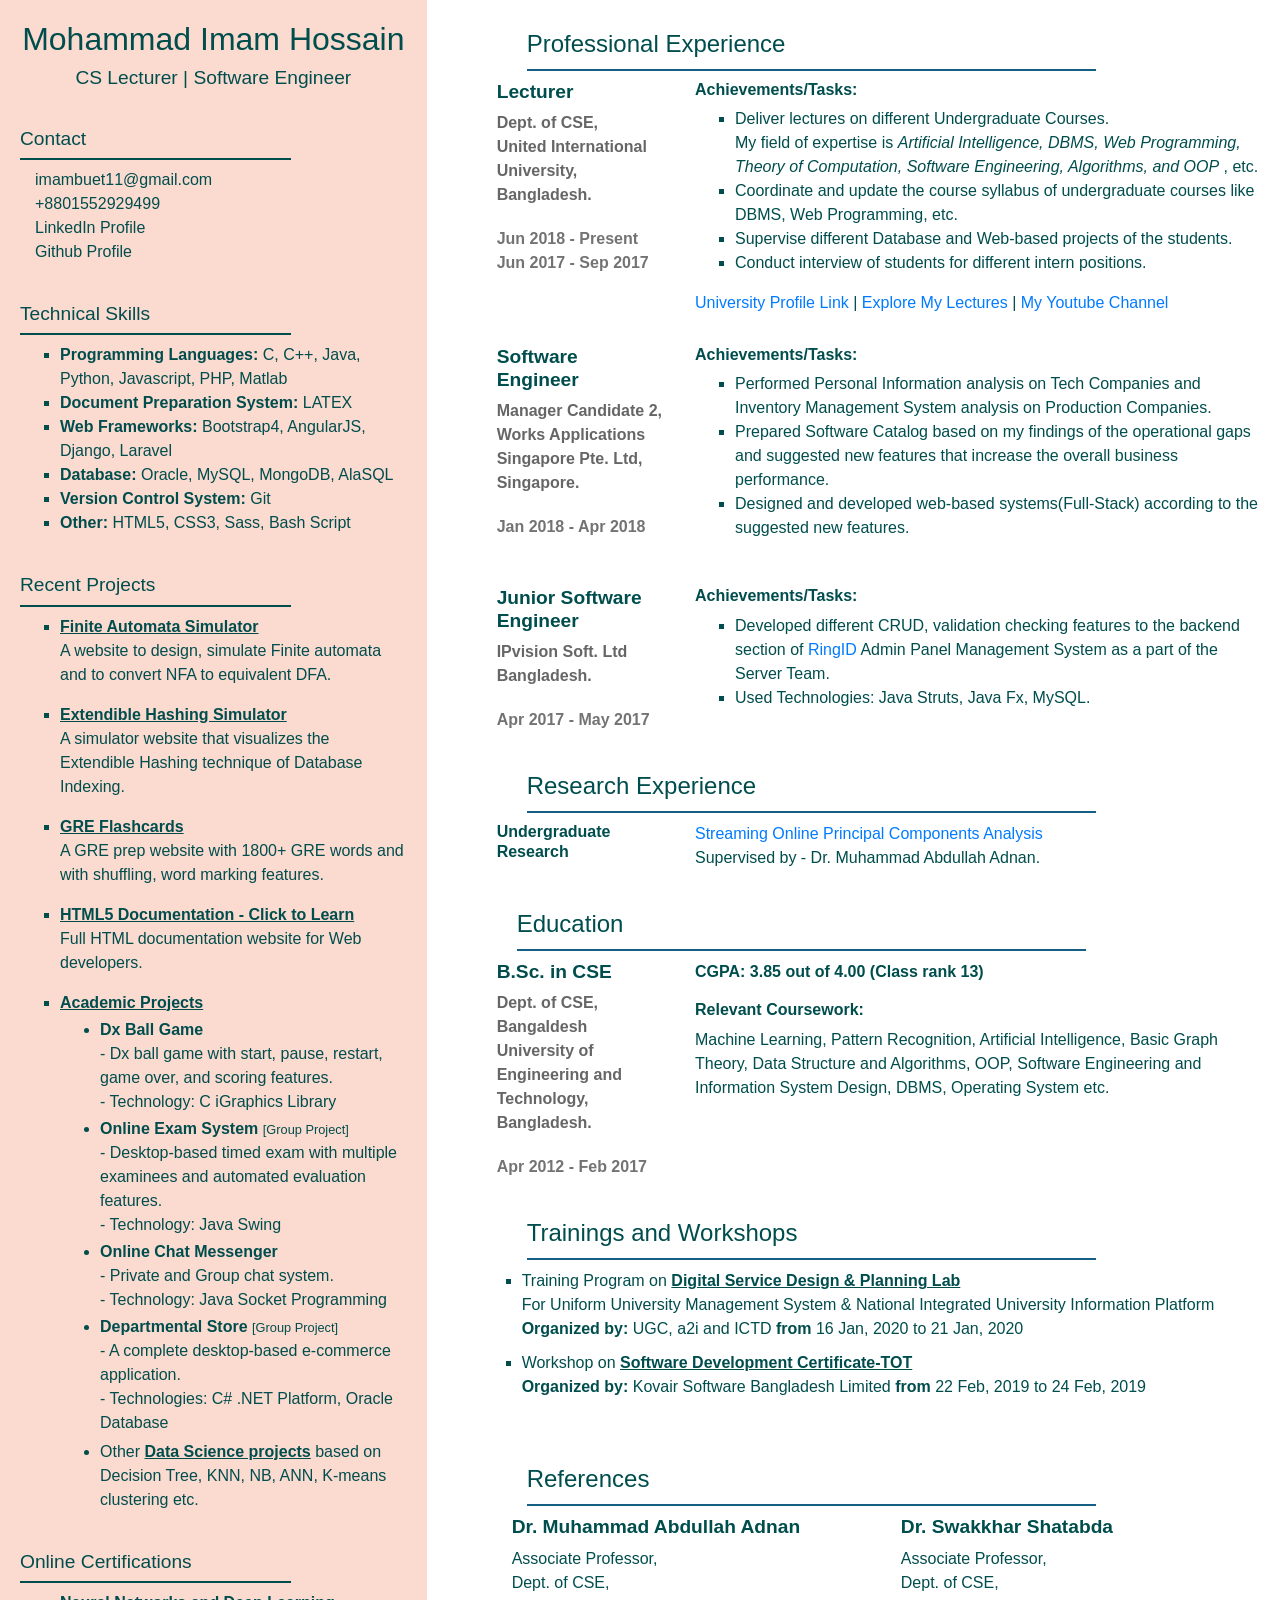
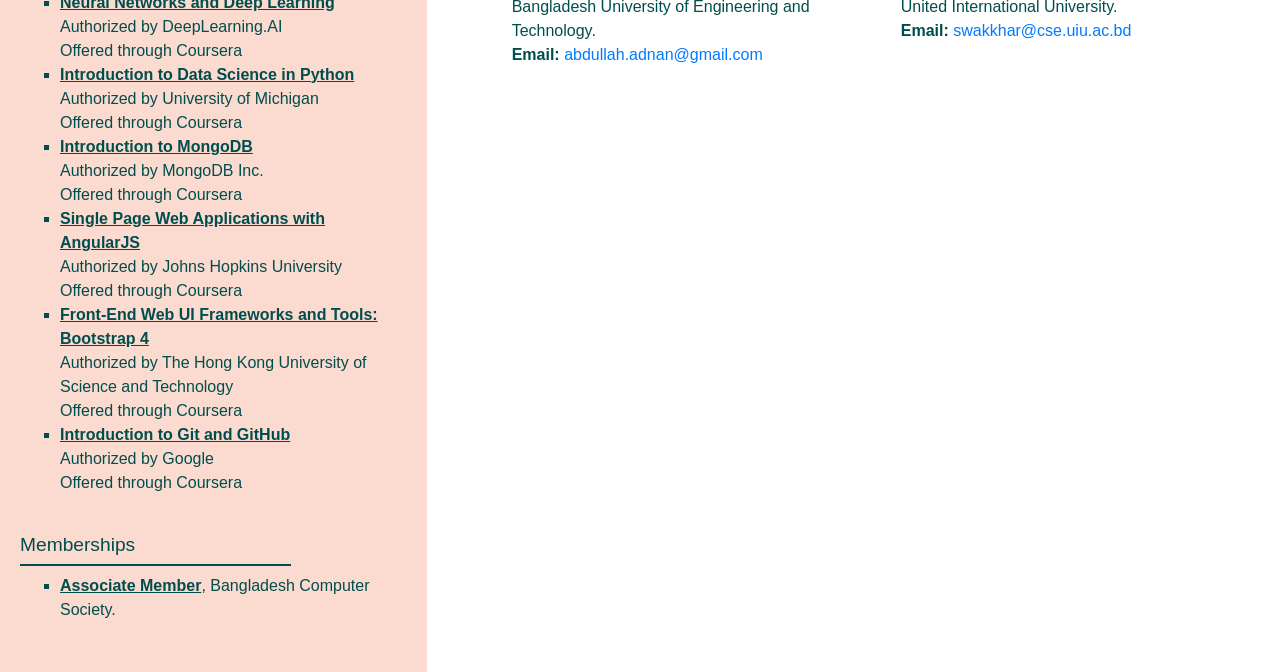
==== Light version/index.html @ 57b923fc "Add files via upload" ====
<!DOCTYPE html>
<html lang="en" dir="ltr">
    <head>
        <meta charset="utf-8">
        <title>Resume of Mohammad Imam Hossain</title>
        <meta name="viewport" content="width=device-width, initial-scale=1.0">

        <!-- Bootstrap CSS -->
        <link rel="stylesheet" href="css/bootstrap.min.css">
        <link rel="stylesheet" href="css/style.css">

        <!-- Font awesome -->
        <script src="lib/fa/js/all.js"></script>

        <!-- adding icons-->
        <link href="images/myicon.png" rel="icon">
    </head>
    <body>
        <div class="container-fluid">
            <div class="row pageheight">
                <div class="col-lg-4 col-md-5 left">
                    <div class="pers-info">
                        <h1>Mohammad Imam Hossain</h1>
                        <h2><span style="white-space:no-wrap;">CS Lecturer</span> | <span style="white-space:no-wrap;">Software Engineer</span></h2>
                    </div>

                    <div class="leftsection">
                        <h2 class="section">Contact</h2>
                        <ul id="list1">
                            <li><i class="fas fa-envelope"></i><a href="mailto:imambuet11@gmail.com">imambuet11@gmail.com</a></li>
                            <li><i class="fas fa-mobile"></i><a href="tel:+8801552929499">+8801552929499</a></li>
                            <li><i class="fab fa-linkedin-in"></i><a href="https://www.linkedin.com/in/mohammad-imam-hossain/">LinkedIn Profile</a></li>
                            <li><i class="fab fa-github"></i><a href="https://github.com/devimam">Github Profile</a></li>
                        </ul>
                    </div>

                    <div class="leftsection">
                        <h2 class="section">Technical Skills</h2>
                        <ul>
                            <li><span class="clrme">Programming Languages:</span> C, C++, Java, Python, Javascript, PHP, Matlab</li>
                            <li><span class="clrme">Document Preparation System:</span> LATEX</li>
                            <li><span class="clrme">Web Frameworks:</span> Bootstrap4, AngularJS, Django, Laravel</li>
                            <li><span class="clrme">Database:</span> Oracle, MySQL, MongoDB, AlaSQL</li>
                            <li><span class="clrme">Version Control System:</span> Git</li>
                            <li><span class="clrme">Other:</span> HTML5, CSS3, Sass, Bash Script</li>
                        </ul>
                    </div>
                    
                    <div class="proj">
                        <h2 class="section">Recent Projects</h2>
                        <ul class="member">
                            <li><a href="https://devimam.github.io/automata/">Finite Automata Simulator</a><br><p>A website to design, simulate Finite automata and to convert NFA to equivalent DFA.</p></li>
                            <li><a href="https://devimam.github.io/exhash/">Extendible Hashing Simulator</a><br><p>A simulator website that visualizes the Extendible Hashing technique of Database Indexing.</p></li>
							<li><a href="https://devimam.github.io/gre/">GRE Flashcards</a><br><p>A GRE prep website with 1800+ GRE words and with shuffling, word marking features.</p></li>
                            <li><a href="https://devimam.github.io/html/">HTML5 Documentation - Click to Learn</a><br><p>Full HTML documentation website for Web developers.</p></li>
                            <li><a href="https://github.com/devimam/academic_projects">Academic Projects</a>
                                <ul style="list-style-type: disc">
                                    <li style='margin-top:3px;'><span class="ac_proj">Dx Ball Game</span><br/>- Dx ball game with start, pause, restart, game over, and scoring features.<br/>- Technology: C iGraphics Library</li>
                                    <li style='margin-top:3px;'><span class="ac_proj">Online Exam System</span> <small>[Group Project]</small><br/>- Desktop-based timed exam with multiple examinees and automated evaluation features.<br/>- Technology: Java Swing</li>
                                    <li style='margin-top:3px;'><span class="ac_proj">Online Chat Messenger</span><br/>- Private and Group chat system.<br>- Technology: Java Socket Programming</li>
                                    <li style='margin-top:3px;'><span class="ac_proj">Departmental Store</span> <small>[Group Project]</small><br/>- A complete desktop-based e-commerce application.<br>- Technologies: C# .NET Platform, Oracle Database</li>
                                    <li style='margin-top:5px;'>Other <a href="https://github.com/devimam/academic_projects/tree/main/5%20Data%20Science%20Projects"><span class="ac_proj">Data Science projects</span></a> based on Decision Tree, KNN, NB, ANN, K-means clustering etc.</li>
                                </ul>
                            </li>
                        </ul>
                    </div>

                    <div class="leftsection">
                        <h2 class="section">Online Certifications</h2>
                        <ul class="member">
							<li><a href="https://coursera.org/share/dfa6406b9342598a0f08ae0116fb40f5">Neural Networks and Deep Learning</a><br>Authorized by DeepLearning.AI<br>Offered through Coursera</li>
							<li><a href="https://coursera.org/share/5b52d14688f69b43b8ba0e4b45e1f25f">Introduction to Data Science in Python</a><br>Authorized by University of Michigan<br>Offered through Coursera</li>
                            <li><a href="https://coursera.org/share/1a6b01649d359f8f74adad5f042693ab">Introduction to MongoDB</a><br>Authorized by MongoDB Inc.<br>Offered through Coursera</li>
                            <li><a href="https://coursera.org/share/a937d6ed852919291653ffcc9ac27a25">Single Page Web Applications with AngularJS</a><br>Authorized by Johns Hopkins University<br>Offered through Coursera</li>
                            <li><a href="https://coursera.org/share/653c6dad0213690d05ab2d3f0eed2b35">Front-End Web UI Frameworks and Tools: Bootstrap 4</a><br>Authorized by The Hong Kong University of Science and Technology<br>Offered through Coursera</li>
                            <li><a href="https://coursera.org/share/67c375d6ab08f8081d0d6c7442f76d86">Introduction to Git and GitHub</a><br>Authorized by Google<br>Offered through Coursera</li>
                        </ul>
                    </div>

                    

                    <div class="leftsection">
                        <h2 class="section">Memberships</h2>
                        <ul class="member">
                            <li><a href="files/bcs.jpg">Associate Member</a>, Bangladesh Computer Society.</li>
                        </ul>
                    </div>
                </div>

                <div class="col-lg-8 col-md-7 right">
                    <div class="exp">
                        <div class="rightheader">
                            <i class="logo fab fa-black-tie fa-2x"></i>
                            <h2 class="righttitle">Professional Experience</h2>
                        </div>

                        <div class="rightcontent">
                            <div class="row">
                                <div class="col-lg-3">
                                    <h2 class="pos">Lecturer</h2>
                                    <div class="row">
                                        <div class="office col-lg-12 col-7">
                                            Dept. of CSE,
                                            <br><a href="http://www.uiu.ac.bd">United International University,</a>
                                            <br>Bangladesh.
                                        </div>

                                        <div class="period col-lg-12 col-5">
                                            Jun 2018 - Present<br>
                                            Jun 2017 - Sep 2017
                                        </div>
                                    </div>
                                </div>
                                <div class="col-lg mt-2 mt-lg-0">
                                    <h3 class="pos">Achievements/Tasks:</h3>
                                    <ul>
                                        <li>Deliver lectures on different Undergraduate Courses.<br>My field of expertise is <i>Artificial Intelligence, DBMS, Web Programming, Theory of Computation, Software Engineering, Algorithms, and OOP</i> , etc.</li>
                                        <li>Coordinate and update the course syllabus of undergraduate courses like DBMS, Web Programming, etc.</li>
                                        <li>Supervise different Database and Web-based projects of the students.</li>
                                        <li>Conduct interview of students for different intern positions.</li>
                                    </ul>
                                    <a href="http://cse.uiu.ac.bd/profiles/hossain-mohammad-imam/">University Profile Link</a> | <a href="https://www.slideshare.net/imamhossain75054/presentations">Explore My Lectures</a> | <a href="https://www.youtube.com/channel/UCnGz-oUBKLO1Vwzna_7oJYA/videos">My Youtube Channel</a>
                                </div>
                            </div>

                            <div class="row">
                                <div class="col-lg-3">
                                    <h2 class="pos">Software Engineer</h2>
                                    <div class="row">
                                        <div class="office col-lg-12 col-7">
                                            Manager Candidate 2,
                                            <br/><a href="https://www.worksap.com">Works Applications Singapore Pte. Ltd,</a>
                                            <br/>Singapore.<br>
                                        </div>

                                        <div class="period col-lg-12 col-5">
                                            Jan 2018 - Apr 2018
                                        </div>
                                    </div>
                                </div>
                                <div class="col-lg mt-2 mt-lg-0">
                                    <h3 class="pos">Achievements/Tasks:</h3>
                                    <ul>
                                        <li>Performed Personal Information analysis on Tech Companies and Inventory Management System analysis on Production Companies.</li>
                                        <li>Prepared Software Catalog based on my findings of the operational gaps and suggested new features that increase the overall business performance.</li>
                                        <li>Designed and developed web-based systems(Full-Stack) according to the suggested new features.</li>
                                    </ul>
                                </div>
                            </div>

                            <div class="row">
                                <div class="col-lg-3">
                                    <h2 class="pos">Junior Software Engineer</h2>
                                    <div class="row">
                                        <div class="office col-lg-12 col-7">
                                            <a href="https://www.ipvision.ca">IPvision Soft. Ltd</a>
                                            <br/>Bangladesh.<br>
                                        </div>

                                        <div class="period col-lg-12 col-5">
                                            Apr 2017 - May 2017
                                        </div>
                                    </div>
                                </div>
                                <div class="col-lg mt-2 mt-lg-0">
                                    <h3 class="pos">Achievements/Tasks:</h3>
                                    <ul>
                                        <li>Developed different CRUD, validation checking features to the backend section of <a href="https://www.ringid.com" target="_blank">RingID</a> Admin Panel Management System as a part of the Server Team.</li>
                                        <li>Used Technologies: Java Struts, Java Fx, MySQL.</li>
                                    </ul>
                                </div>
                            </div>
                        </div>
                    </div>

                    <div class="research">
                        <div class="rightheader">
                            <i class="logo fas fa-chart-line fa-2x"></i>
                            <h2 class="righttitle">Research Experience</h2>
                        </div>

                        <div class="rightcontent">
                            <div class="row">
                                <div class="col-lg-3">
                                    <h3 class="pos">Undergraduate Research</h3>
                                </div>

                                <div class="col-lg mt-2 mt-lg-0">
                                    <a href="files/1105031.pdf">Streaming Online Principal Components Analysis</a>
                                    <br>Supervised by - Dr. Muhammad Abdullah Adnan.
                                </div>
                            </div>
                        </div>
                    </div>

                    <div class="edu">
                        <div class="rightheader">
                            <i class="logo fas fa-graduation-cap fa-2x"></i>
                            <h2 class="righttitle" style="margin-left:10px;">Education</h2>
                        </div>

                        <div class="rightcontent">
                            <div class="row">
                                <div class="col-lg-3">
                                    <h2 class="pos">B.Sc. in CSE</h2>
                                    <div class="row">
                                        <div class="office col-lg-12 col-7">
                                            Dept. of CSE,
                                            <br/><a href="https://www.buet.ac.bd/web/">Bangaldesh University of Engineering and Technology,</a>
                                            <br/>Bangladesh.<br>
                                        </div>

                                        <div class="period col-lg-12 col-5">
                                            Apr 2012 - Feb 2017
                                        </div>
                                    </div>
                                </div>

                                <div class="col-lg mt-2 mt-lg-0">
                                    <div>
                                        <p><b class="pos">CGPA: 3.85 out of 4.00 (Class rank 13)</b></p>
                                    </div>

                                    <h3 class="pos">Relevant Coursework:</h2>
                                    <p>Machine Learning, Pattern Recognition, Artificial Intelligence, Basic Graph Theory, Data Structure and Algorithms, OOP, Software Engineering and Information System Design, DBMS, Operating System etc.</p>
                                </div>
                            </div>
                        </div>
                    </div>

                    <div class="training">
                        <div class="rightheader">
                            <i class="logo fas fa-tools fa-2x"></i>
                            <h2 class="righttitle">Trainings and Workshops</h2>
                        </div>

                        <div class="rightcontent">
                            <div class="row">
                                <ul id="listgap">
                                    <li>Training Program on  <a href="files/a2i.jpg" class="traininglink"><b>Digital Service Design & Planning Lab</b></a><br/>For Uniform University Management System & National Integrated University Information Platform<br><b>Organized by:</b> UGC, a2i and ICTD <b>from</b> 16 Jan, 2020 to 21 Jan, 2020</li>
                                    <li>Workshop on <a href="files/kovair.jpg"><b>Software Development Certificate-TOT</b></a><br><b>Organized by:</b> Kovair Software Bangladesh Limited <b>from</b> 22 Feb, 2019 to 24 Feb, 2019</li>
                                </ul>
                            </div>
                        </div>
                    </div>

                    <div class="references">
                        <div class="training">
                            <div class="rightheader">
                                <i class="logo fas fa-user-friends fa-2x"></i>
                                <h2 class="righttitle">References</h2>
                            </div>

                            <div class="rightcontent row">
                                <div class="col-lg-6">
                                    <h2 class="pos">Dr. Muhammad Abdullah Adnan</h2>
                                    <div>
                                        Associate Professor,<br>
                                        Dept. of CSE,<br>
                                        Bangladesh University of Engineering and Technology.
                                        <br>
                                        <p><b>Email:</b> <a href="mailto:abdullah.adnan@gmail.com">abdullah.adnan@gmail.com</a></p>
                                    </div>
                                </div>

                                <div class="col-lg">
                                    <h2 class="pos">Dr. Swakkhar Shatabda</h2>
                                    <div>
                                        Associate Professor,<br>
                                        Dept. of CSE,<br>
                                        United International University.
                                        <br>
                                        <p><b>Email:</b> <a href="mailto:swakkhar@cse.uiu.ac.bd">swakkhar@cse.uiu.ac.bd</a></p>
                                    </div>
                                </div>
                            </div>
                        </div>
                    </div>
                </div>
            </div>
        </div>

        <!-- jQuery first, then Popper.js, then Bootstrap JS -->
        <script src="js/jquery-3.2.1.slim.min.js"></script>
        <script src="js/popper.min.js"></script>
        <script src="js/bootstrap.min.js"></script>
      </body>
</html>
---- Light version/css/style.css ----
.pageheight{
    min-height: 100vh;
}
.left{
    background-color: #fbdbd0; /* light color*/
    /*color: white;*/
    color: #004d4d;
    padding: 20px;
}

.right{
    padding: 20px;
}

.left>div, .right .rightcontent>div{
    margin-bottom: 30px;
    /*margin-bottom: 40px;*/
}

h1{
    font-size: 2em;
}

h2{
    font-size: 1.2em;
}

h3{
    font-size: 1em;
}


.pers-info{
    text-align: center;
}

.section{
    border-bottom: 2px solid #004d4d;
    padding: 8px 0px;
    width: 70%;
}

#list1{
    list-style-type: none;
    padding-left: 5px;
}

#list1 a{
    margin-left:10px;
    /*color: white;*/
    color: #004d4d;
}

#list1 a:hover{
    /*color: #00b8e6;*/
    color: #004d4d;
}

.clrme{
    /*color: #00b8e6;*/
    color: #004d4d;
    font-weight: bold; /* extra */
}

.member a{
    /*color: #00b8e6;*/
    color: #004d4d;
    text-decoration: underline;
    font-weight: bold; /* extra */
}

ul{
    list-style-type: square;
}

.righttitle{
    border-bottom: 2px solid #155f84;
    padding: 10px 0px;
    width: 70%;
    display:inline-block;
    margin-left: 20px;
    font-size: 1.5em;
    float:left;
    color: #004d4d;
}

.logo{
    float:left;
    height: 60px;
    width: 60px;
    color: #004d4d;
}

.rightcontent{
    margin-left: 50px;
    clear: both;
    color: #004d4d;
}

.pos{
    font-weight: bold;
}

.office{
    font-size: 1em;
    font-weight: bold;
    /*color: #808080;*/
    color: #666666;
}

.office a{
    /*color: #8c8c8c;*/
    color: #666666;
    text-decoration: none;
}

.office a:hover{
    color: #004d4d;
    text-decoration: underline;
}

.period{
    margin-top: 20px;
    font-weight: bold;
    /*color: #8c8c8c;*/
    color: #737373;
    font-size: 1em;
}

#listgap li{
    margin-bottom: 10px;
}

#listgap a{
    text-decoration: underline;
    color: #004d4d;
}


/* extra */
.ac_proj{
    color: inherent;
    font-weight: bold;
}
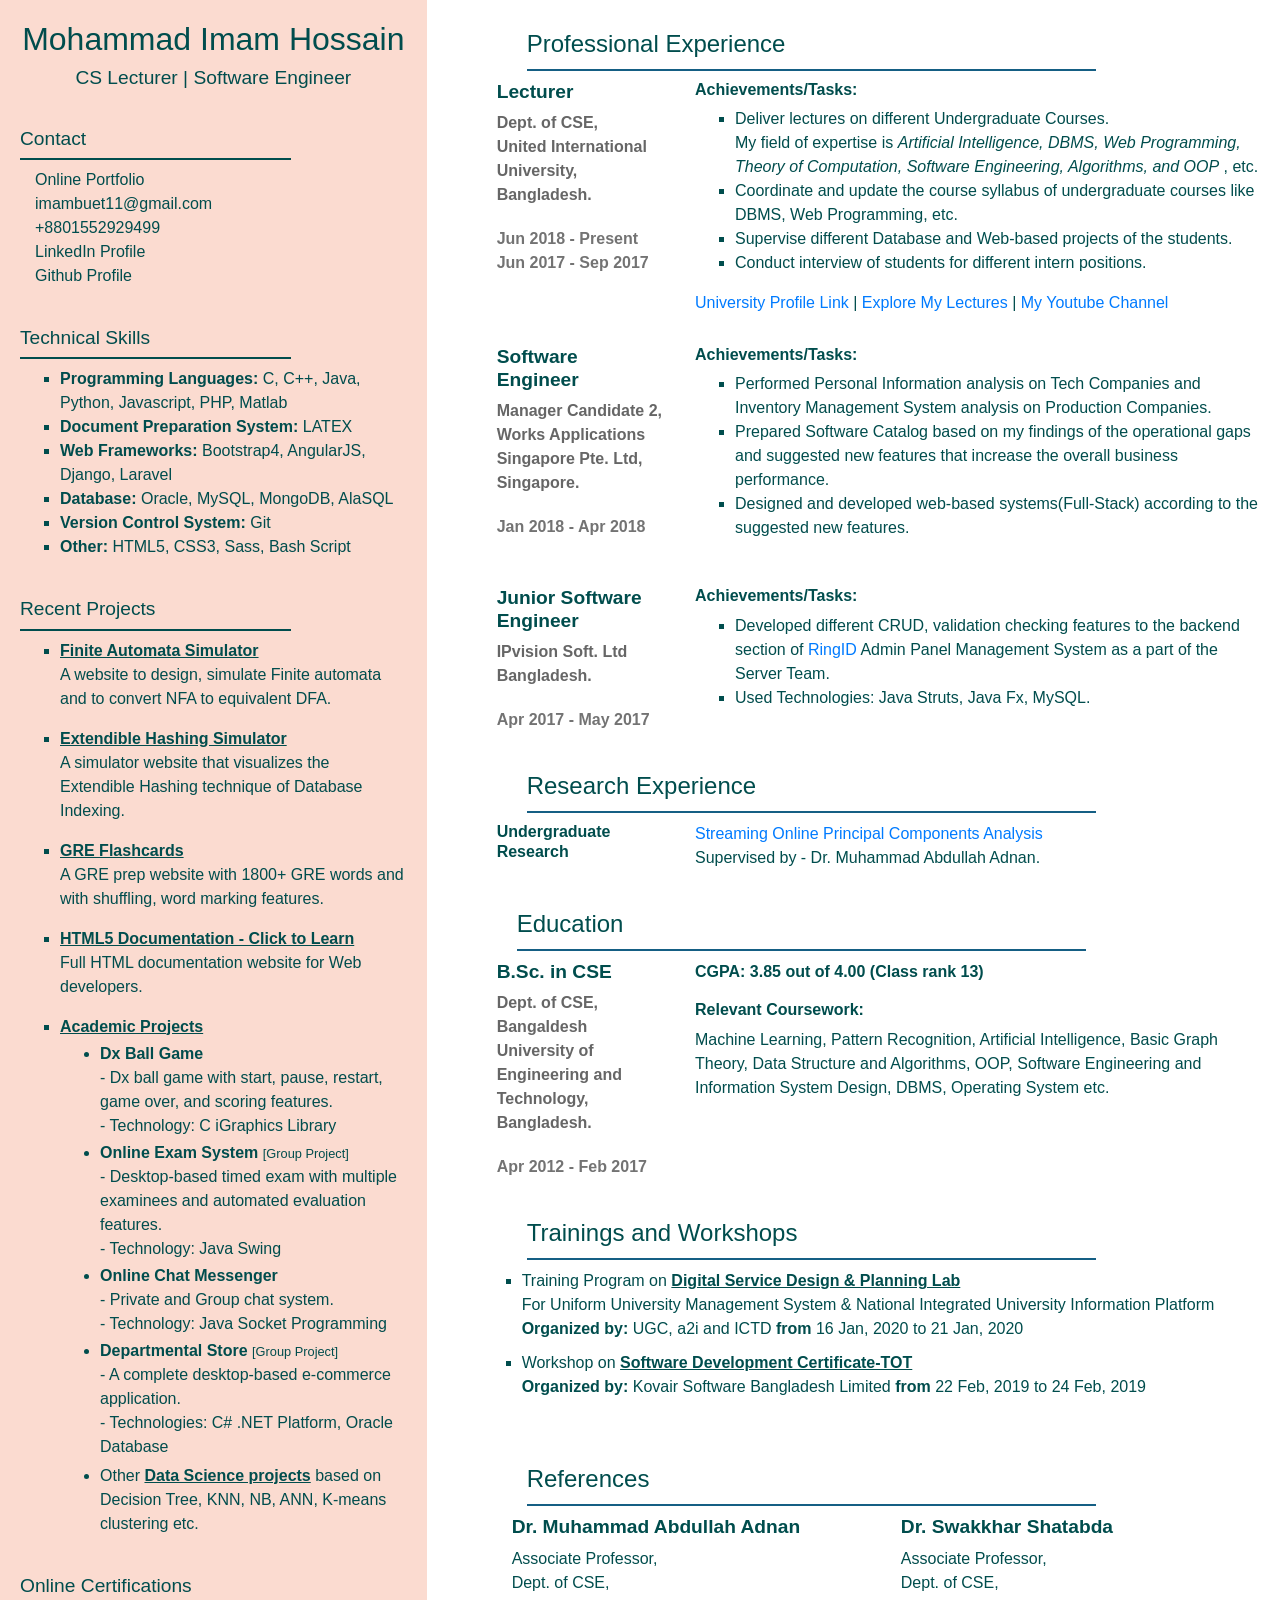
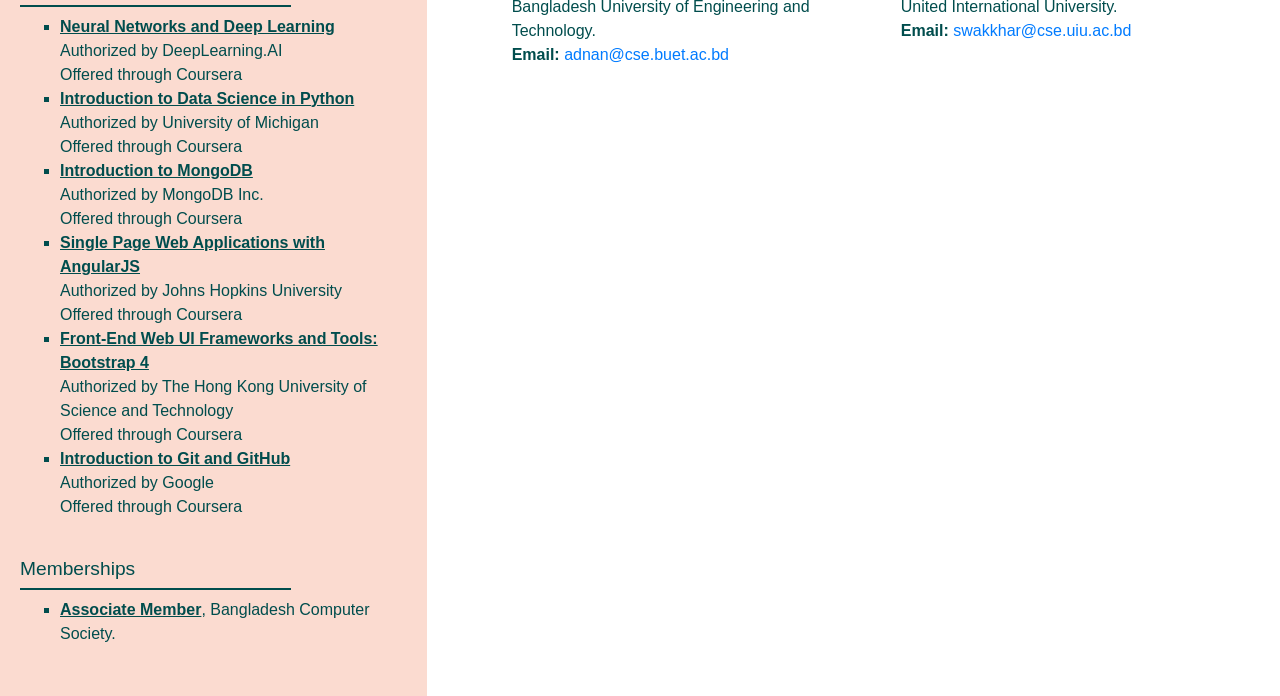
==== commit be818aeb: "Update index.html" ====
--- a/Light version/index.html
+++ b/Light version/index.html
@@ -27,8 +27,10 @@
                     <div class="leftsection">
                         <h2 class="section">Contact</h2>
                         <ul id="list1">
+							<li><i class="fas fa-user"></i><a href="https://devimam.github.io/profile/">Online Portfolio</a></li>
                             <li><i class="fas fa-envelope"></i><a href="mailto:imambuet11@gmail.com">imambuet11@gmail.com</a></li>
                             <li><i class="fas fa-mobile"></i><a href="tel:+8801552929499">+8801552929499</a></li>
+							
                             <li><i class="fab fa-linkedin-in"></i><a href="https://www.linkedin.com/in/mohammad-imam-hossain/">LinkedIn Profile</a></li>
                             <li><i class="fab fa-github"></i><a href="https://github.com/devimam">Github Profile</a></li>
                         </ul>
@@ -259,7 +261,7 @@
                                         Dept. of CSE,<br>
                                         Bangladesh University of Engineering and Technology.
                                         <br>
-                                        <p><b>Email:</b> <a href="mailto:abdullah.adnan@gmail.com">abdullah.adnan@gmail.com</a></p>
+                                        <p><b>Email:</b> <a href="mailto:adnan@cse.buet.ac.bd">adnan@cse.buet.ac.bd</a></p>
                                     </div>
                                 </div>
 
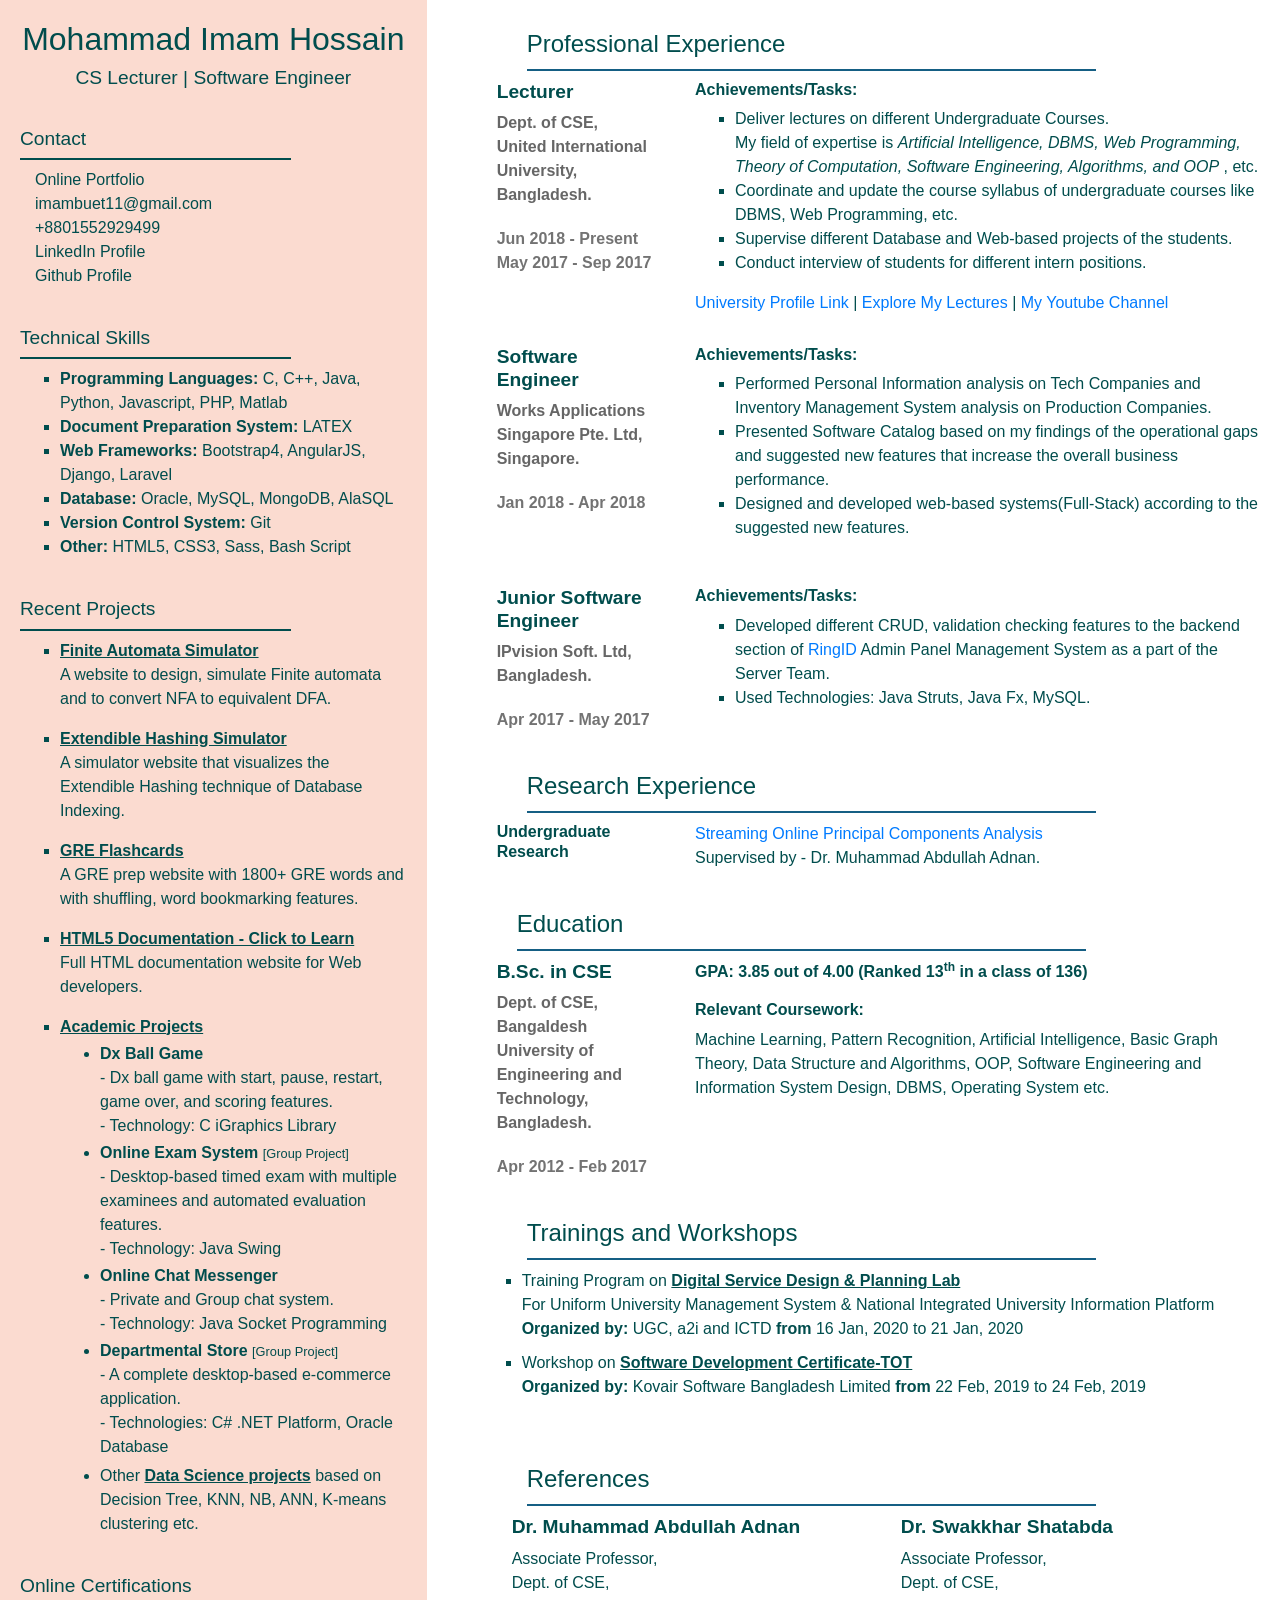
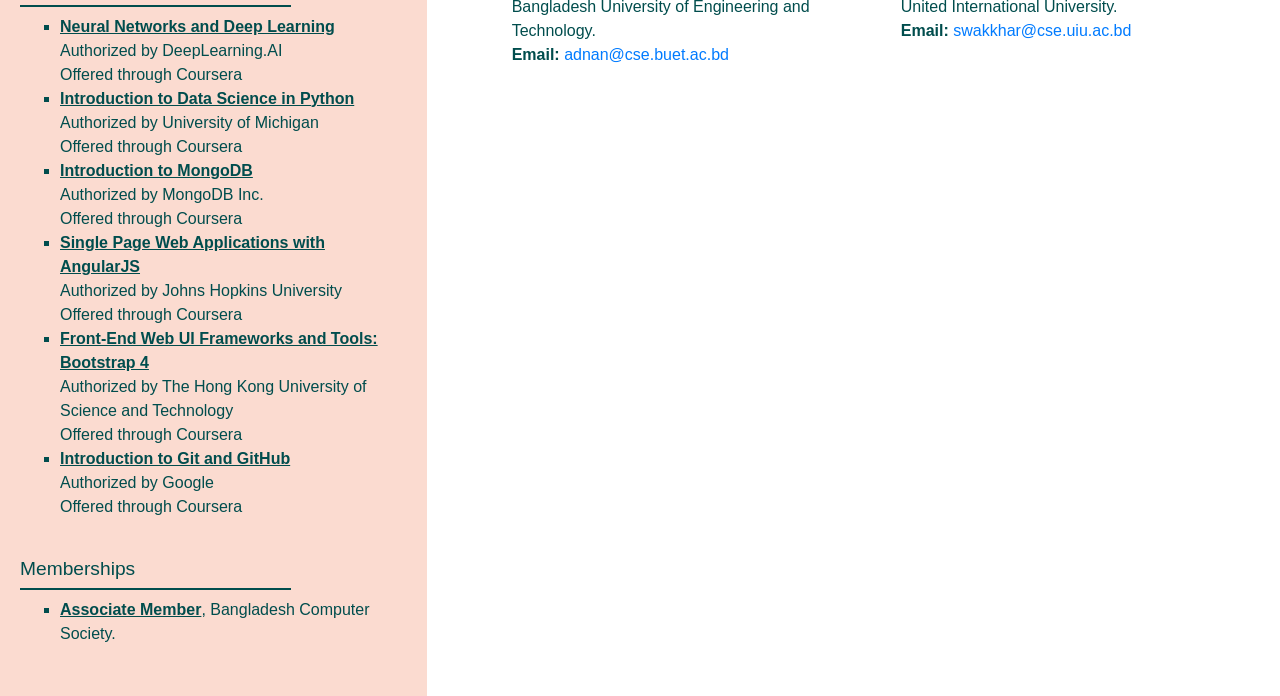
==== commit f8ac57e2: "Update index.html" ====
--- a/Light version/index.html
+++ b/Light version/index.html
@@ -53,7 +53,7 @@
                         <ul class="member">
                             <li><a href="https://devimam.github.io/automata/">Finite Automata Simulator</a><br><p>A website to design, simulate Finite automata and to convert NFA to equivalent DFA.</p></li>
                             <li><a href="https://devimam.github.io/exhash/">Extendible Hashing Simulator</a><br><p>A simulator website that visualizes the Extendible Hashing technique of Database Indexing.</p></li>
-							<li><a href="https://devimam.github.io/gre/">GRE Flashcards</a><br><p>A GRE prep website with 1800+ GRE words and with shuffling, word marking features.</p></li>
+							<li><a href="https://devimam.github.io/gre/">GRE Flashcards</a><br><p>A GRE prep website with 1800+ GRE words and with shuffling, word bookmarking features.</p></li>
                             <li><a href="https://devimam.github.io/html/">HTML5 Documentation - Click to Learn</a><br><p>Full HTML documentation website for Web developers.</p></li>
                             <li><a href="https://github.com/devimam/academic_projects">Academic Projects</a>
                                 <ul style="list-style-type: disc">
@@ -109,7 +109,7 @@
 
                                         <div class="period col-lg-12 col-5">
                                             Jun 2018 - Present<br>
-                                            Jun 2017 - Sep 2017
+                                            May 2017 - Sep 2017
                                         </div>
                                     </div>
                                 </div>
@@ -130,8 +130,7 @@
                                     <h2 class="pos">Software Engineer</h2>
                                     <div class="row">
                                         <div class="office col-lg-12 col-7">
-                                            Manager Candidate 2,
-                                            <br/><a href="https://www.worksap.com">Works Applications Singapore Pte. Ltd,</a>
+                                            <a href="https://www.worksap.com">Works Applications Singapore Pte. Ltd,</a>
                                             <br/>Singapore.<br>
                                         </div>
 
@@ -144,7 +143,7 @@
                                     <h3 class="pos">Achievements/Tasks:</h3>
                                     <ul>
                                         <li>Performed Personal Information analysis on Tech Companies and Inventory Management System analysis on Production Companies.</li>
-                                        <li>Prepared Software Catalog based on my findings of the operational gaps and suggested new features that increase the overall business performance.</li>
+                                        <li>Presented Software Catalog based on my findings of the operational gaps and suggested new features that increase the overall business performance.</li>
                                         <li>Designed and developed web-based systems(Full-Stack) according to the suggested new features.</li>
                                     </ul>
                                 </div>
@@ -155,7 +154,7 @@
                                     <h2 class="pos">Junior Software Engineer</h2>
                                     <div class="row">
                                         <div class="office col-lg-12 col-7">
-                                            <a href="https://www.ipvision.ca">IPvision Soft. Ltd</a>
+                                            <a href="https://www.ipvision.ca">IPvision Soft. Ltd,</a>
                                             <br/>Bangladesh.<br>
                                         </div>
 
@@ -220,7 +219,7 @@
 
                                 <div class="col-lg mt-2 mt-lg-0">
                                     <div>
-                                        <p><b class="pos">CGPA: 3.85 out of 4.00 (Class rank 13)</b></p>
+                                        <p><b class="pos">GPA: 3.85 out of 4.00 (Ranked 13<sup>th</sup> in a class of 136)</b></p>
                                     </div>
 
                                     <h3 class="pos">Relevant Coursework:</h2>
